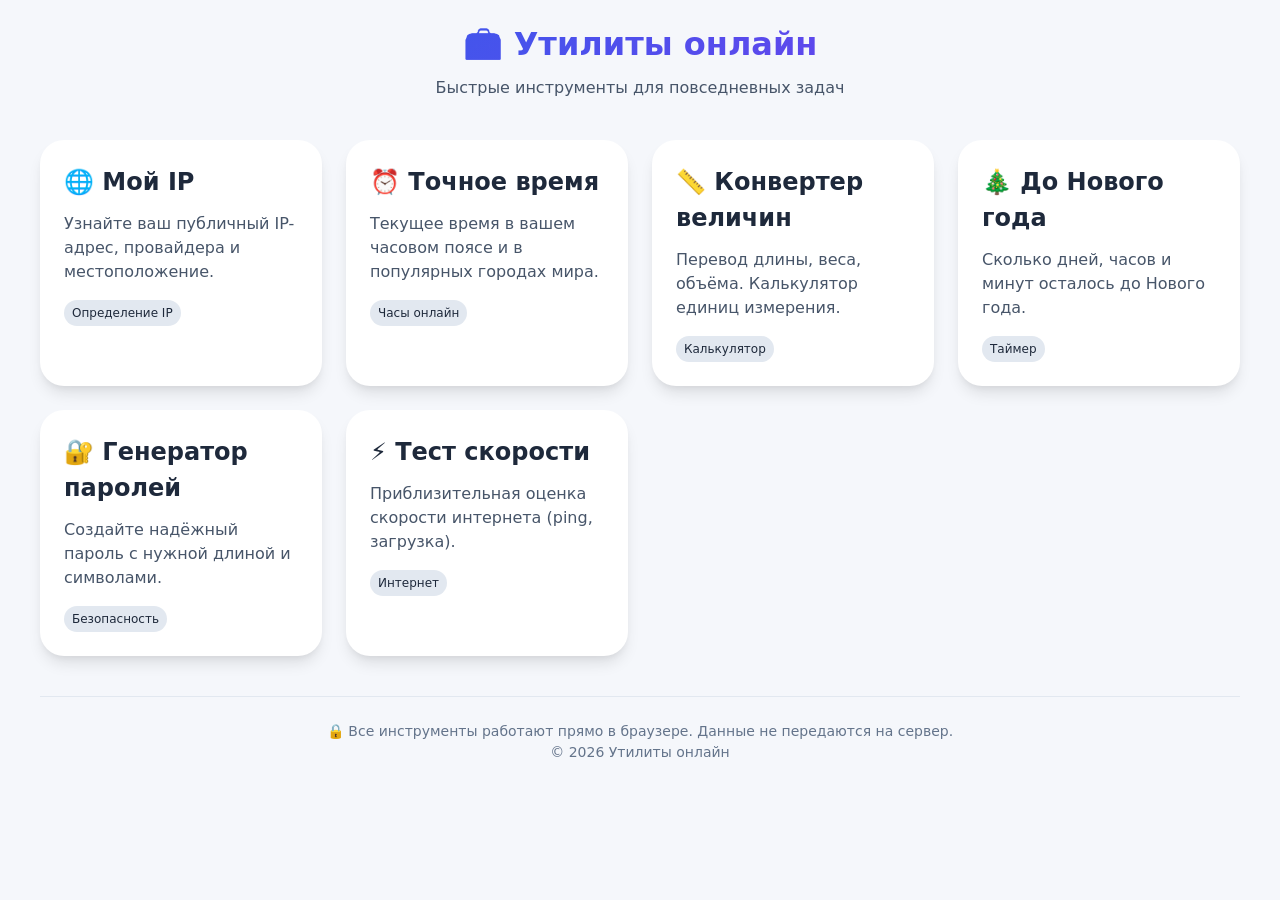
==== index.html @ d2e5a9ef "Add initial HTML structure for utilities page" ====
<!DOCTYPE html>
<html lang="ru">
<head>
  <meta charset="UTF-8">
  <meta name="viewport" content="width=device-width, initial-scale=1.0, viewport-fit=cover">
  <title>Утилиты — IP, время, конвертер, таймер</title>
  <meta name="description" content="Простые инструменты: узнать свой IP, точное время, конвертер величин, таймер до Нового года, генератор паролей, тест скорости интернета.">
  <link rel="stylesheet" href="style.css">
</head>
<body>
  <div class="container">
    <header>
      <h1>🧰 Утилиты онлайн</h1>
      <p>Быстрые инструменты для повседневных задач</p>
    </header>

    <div class="cards-grid">
      <a href="ip.html" class="card">
        <h2>🌐 Мой IP</h2>
        <p>Узнайте ваш публичный IP-адрес, провайдера и местоположение.</p>
        <span class="badge">Определение IP</span>
      </a>
      <a href="time.html" class="card">
        <h2>⏰ Точное время</h2>
        <p>Текущее время в вашем часовом поясе и в популярных городах мира.</p>
        <span class="badge">Часы онлайн</span>
      </a>
      <a href="convert.html" class="card">
        <h2>📏 Конвертер величин</h2>
        <p>Перевод длины, веса, объёма. Калькулятор единиц измерения.</p>
        <span class="badge">Калькулятор</span>
      </a>
      <a href="newyear.html" class="card">
        <h2>🎄 До Нового года</h2>
        <p>Сколько дней, часов и минут осталось до Нового года.</p>
        <span class="badge">Таймер</span>
      </a>
      <a href="password.html" class="card">
        <h2>🔐 Генератор паролей</h2>
        <p>Создайте надёжный пароль с нужной длиной и символами.</p>
        <span class="badge">Безопасность</span>
      </a>
      <a href="speed.html" class="card">
        <h2>⚡ Тест скорости</h2>
        <p>Приблизительная оценка скорости интернета (ping, загрузка).</p>
        <span class="badge">Интернет</span>
      </a>
    </div>

    <footer>
      <p>🔒 Все инструменты работают прямо в браузере. Данные не передаются на сервер.</p>
      <p>© 2026 Утилиты онлайн</p>
    </footer>
  </div>
  <script src="script.js"></script>
</body>
</html>
---- style.css ----
/* style.css */
* {
  margin: 0;
  padding: 0;
  box-sizing: border-box;
}

body {
  font-family: system-ui, -apple-system, 'Segoe UI', Roboto, sans-serif;
  background: #f5f7fb;
  color: #1e293b;
  line-height: 1.5;
  padding: 20px;
}

.container {
  max-width: 1200px;
  margin: 0 auto;
}

header {
  text-align: center;
  margin-bottom: 40px;
}

header h1 {
  font-size: 2rem;
  font-weight: 600;
  background: linear-gradient(135deg, #2563eb, #7c3aed);
  -webkit-background-clip: text;
  background-clip: text;
  color: transparent;
}

header p {
  color: #475569;
  margin-top: 8px;
}

.cards-grid {
  display: grid;
  grid-template-columns: repeat(auto-fill, minmax(280px, 1fr));
  gap: 24px;
  margin-bottom: 40px;
}

.card {
  background: white;
  border-radius: 24px;
  padding: 24px;
  box-shadow: 0 4px 6px -2px rgba(0,0,0,0.05), 0 10px 15px -3px rgba(0,0,0,0.1);
  transition: transform 0.2s, box-shadow 0.2s;
  text-decoration: none;
  color: inherit;
  display: block;
}

.card:hover {
  transform: translateY(-4px);
  box-shadow: 0 20px 25px -5px rgba(0,0,0,0.1), 0 8px 10px -6px rgba(0,0,0,0.02);
}

.card h2 {
  font-size: 1.5rem;
  font-weight: 600;
  margin-bottom: 12px;
  display: flex;
  align-items: center;
  gap: 8px;
}

.card p {
  color: #475569;
  margin-bottom: 16px;
}

.card .badge {
  font-size: 0.75rem;
  background: #e2e8f0;
  display: inline-block;
  padding: 4px 8px;
  border-radius: 20px;
  color: #1e293b;
}

footer {
  text-align: center;
  margin-top: 40px;
  padding-top: 24px;
  border-top: 1px solid #e2e8f0;
  font-size: 0.875rem;
  color: #64748b;
}

.tool-container {
  background: white;
  border-radius: 24px;
  padding: 32px;
  box-shadow: 0 4px 6px -2px rgba(0,0,0,0.05);
  margin: 20px 0;
}

.back-link {
  display: inline-block;
  margin-bottom: 20px;
  color: #2563eb;
  text-decoration: none;
  font-weight: 500;
}

.back-link:hover {
  text-decoration: underline;
}

input, select, button {
  font-family: inherit;
  font-size: 1rem;
  padding: 10px 16px;
  border-radius: 40px;
  border: 1px solid #cbd5e1;
  background: white;
}

button {
  background: #2563eb;
  color: white;
  border: none;
  cursor: pointer;
  font-weight: 500;
  transition: background 0.2s;
}

button:hover {
  background: #1d4ed8;
}

.result-area {
  margin-top: 20px;
  background: #f1f5f9;
  padding: 20px;
  border-radius: 20px;
  font-family: monospace;
  word-break: break-all;
}

/* Responsive */
@media (max-width: 640px) {
  body {
    padding: 16px;
  }
  .tool-container {
    padding: 20px;
  }
}
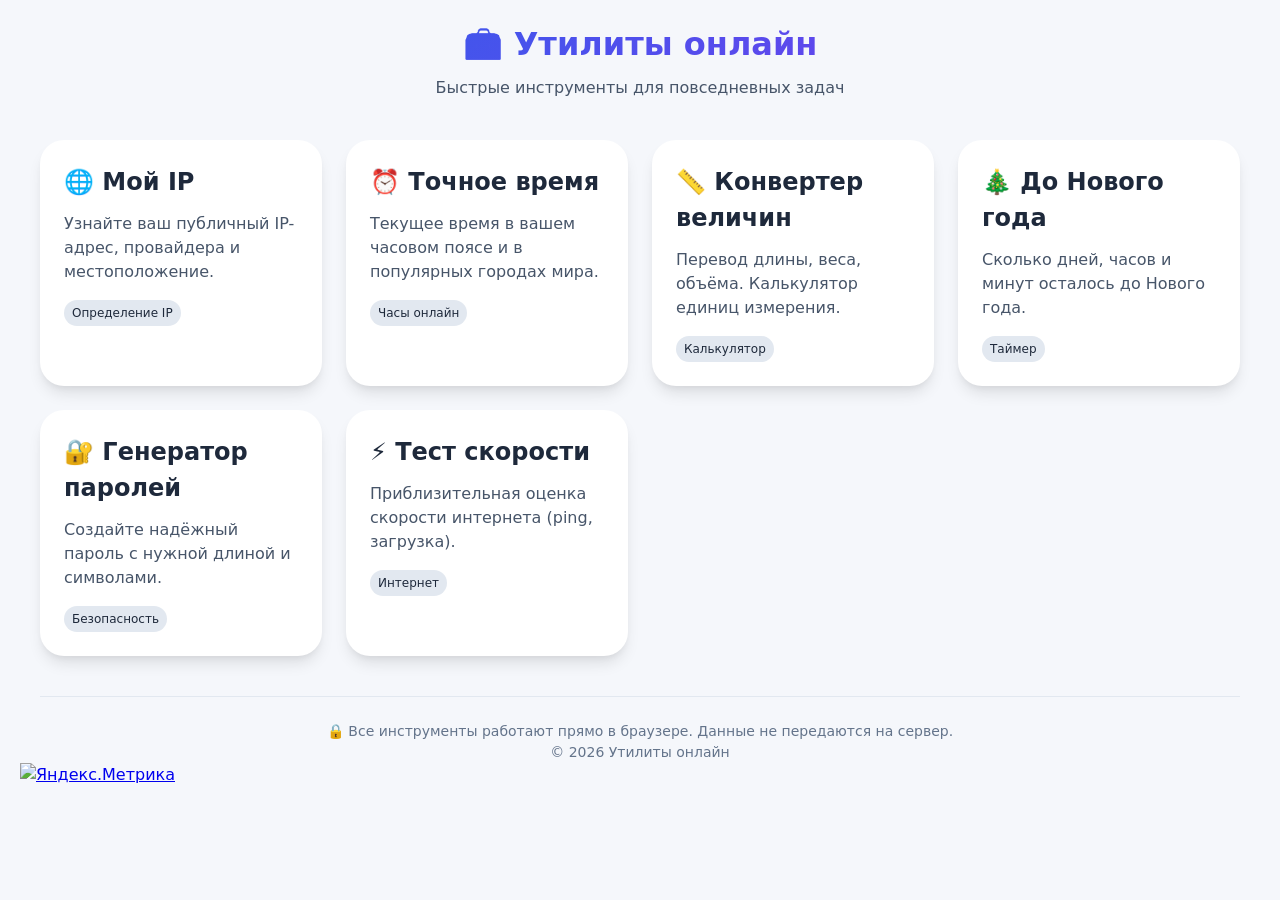
==== commit 0ea811f7: "Add Yandex.Metrika tracking code to index.html" ====
--- a/index.html
+++ b/index.html
@@ -53,5 +53,6 @@
     </footer>
   </div>
   <script src="script.js"></script>
+<!-- Yandex.Metrika informer --> <a href="https://metrika.yandex.ru/stat/?id=108193189&amp;from=informer" target="_blank" rel="nofollow">     <img src="https://informer.yandex.ru/informer/108193189/3_1_FFFFFFFF_FFFFFFFF_0_pageviews"          style="width:88px; height:31px; border:0;"          alt="Яндекс.Метрика"          title="Яндекс.Метрика: данные за сегодня (просмотры, визиты и уникальные посетители)"         /> </a> <!-- /Yandex.Metrika informer -->  <!-- Yandex.Metrika counter --> <script type="text/javascript">     (function(m,e,t,r,i,k,a){         m[i]=m[i]||function(){(m[i].a=m[i].a||[]).push(arguments)};         m[i].l=1*new Date();         for (var j = 0; j < document.scripts.length; j++) {if (document.scripts[j].src === r) { return; }}         k=e.createElement(t),a=e.getElementsByTagName(t)[0],k.async=1,k.src=r,a.parentNode.insertBefore(k,a)     })(window, document,'script','https://mc.yandex.ru/metrika/tag.js?id=108193189', 'ym');      ym(108193189, 'init', {ssr:true, webvisor:true, clickmap:true, ecommerce:"dataLayer", referrer: document.referrer, url: location.href, accurateTrackBounce:true, trackLinks:true}); </script> <noscript><div><img src="https://mc.yandex.ru/watch/108193189" style="position:absolute; left:-9999px;" alt="" /></div></noscript> <!-- /Yandex.Metrika counter -->   
 </body>
 </html>
